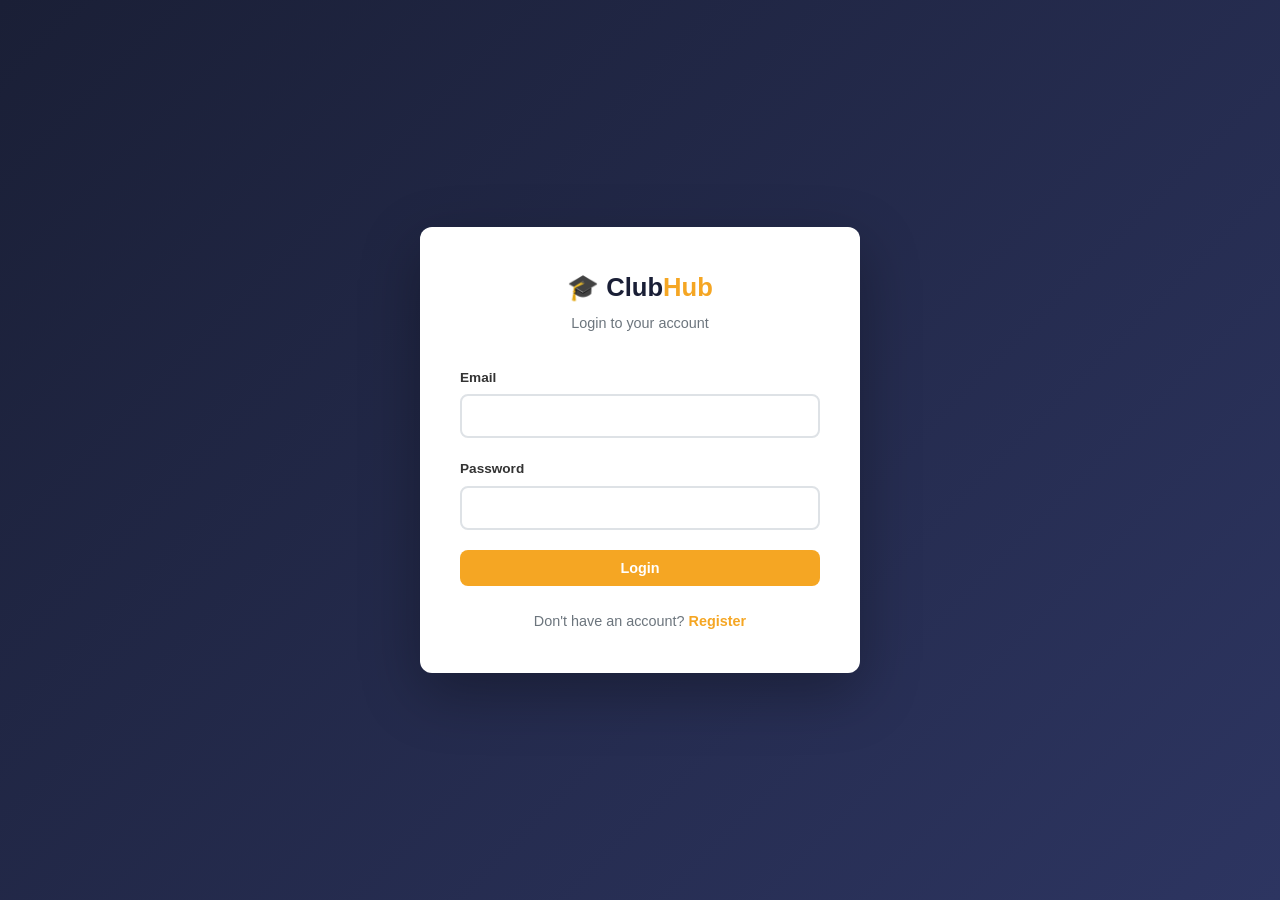
==== frontend/admin.html @ 62549238 "Deployed" ====
<!DOCTYPE html>
<html>
<head>
    <title>Admin Panel</title>
    <link rel="stylesheet" href="css/base.css">
    <link rel="stylesheet" href="css/navbar.css">
    <link rel="stylesheet" href="css/buttons.css">
    <link rel="stylesheet" href="css/cards.css">
    <link rel="stylesheet" href="css/forms.css">
    <link rel="stylesheet" href="css/dashboard.css">
</head>
<body>

<div id="navbar"></div>

<h2>Admin Panel</h2>

<h3>Pending Membership Requests</h3>

<div class="dashboard-layout">

    <!-- 🔹 SIDEBAR -->
    <div class="sidebar">
        <div class="sidebar-section">
            <div class="sidebar-label">Admin Panel</div>

            <div class="sidebar-link active" onclick="Admin.showSection('overview')">
                📊 Overview
            </div>

            <div class="sidebar-link" onclick="Admin.showSection('memberships')">
                🏛️ Memberships
            </div>

            <div class="sidebar-link" onclick="Admin.showSection('clubs')">
                🏛️ Clubs
            </div>

            <div class="sidebar-link" onclick="Admin.showSection('events')">
                📅 Events
            </div>

            <div class="sidebar-link" onclick="Admin.showSection('donations')">
                💰 Donations
            </div>
        </div>
    </div>

    <!-- 🔹 MAIN -->
    <div class="dashboard-main">

        <!-- OVERVIEW -->
        <div id="overview" class="dashboard-section active">
            <div class="stats-row">

                <div class="stat-card">
                    <div class="stat-icon blue">👥</div>
                    <div>
                        <div id="stat-users" class="stat-value">0</div>
                        <div class="stat-label">Users</div>
                    </div>
                </div>

                <div class="stat-card">
                    <div class="stat-icon green">🏛️</div>
                    <div>
                        <div id="stat-clubs" class="stat-value">0</div>
                        <div class="stat-label">Clubs</div>
                    </div>
                </div>

                <div class="stat-card">
                    <div class="stat-icon gold">💰</div>
                    <div>
                        <div id="stat-donations" class="stat-value">0</div>
                        <div class="stat-label">Donations</div>
                    </div>
                </div>

            </div>
        </div>

        <!-- MEMBERSHIPS -->
        <div id="memberships" class="dashboard-section">
            <h2>Pending Memberships</h2>
            <div id="pending-memberships" class="grid-3"></div>
        </div>

        <!-- CLUBS -->
        <div id="clubs" class="dashboard-section">
            <h2>All Clubs</h2>
            <div id="clubs-list" class="grid-3"></div>
        </div>

        <!-- EVENTS -->
        <div id="events" class="dashboard-section">
            <h2>All Events</h2>
            <div id="events-list" class="grid-3"></div>
        </div>

        <!-- DONATIONS -->
        <div id="donations" class="dashboard-section">
            <h2>All Donations</h2>
            <div id="donations-list" class="grid-3"></div>
        </div>

    </div>
</div>

<div id="pending-memberships"></div>

<h3>All Users</h3>
<div id="users"></div>

<div id="footer"></div>

<script src="js/config.js"></script>
<script src="js/utils.js"></script>
<script src="js/auth.js"></script>
<script src="js/admin.js"></script>

<script>
Utils.renderNavbar();
Utils.renderFooter();

Admin.init();
</script>

</body>
</html>
---- frontend/css/base.css ----
/* ── CSS Variables ── */
:root {
    --primary: #1a1f36;
    --primary-light: #2d3561;
    --accent: #f5a623;
    --accent-hover: #e09415;
    --success: #28a745;
    --danger: #dc3545;
    --warning: #ffc107;
    --info: #17a2b8;
    --purple: #6f42c1;
    --secondary: #6c757d;
    --white: #ffffff;
    --light: #f8f9fa;
    --light-gray: #e9ecef;
    --dark: #212529;
    --text: #333333;
    --text-muted: #6c757d;
    --border: #dee2e6;
    --shadow: 0 2px 15px rgba(0,0,0,0.08);
    --shadow-hover: 0 8px 25px rgba(0,0,0,0.15);
    --radius: 12px;
    --radius-sm: 8px;
    --transition: all 0.3s ease;
    --font: 'Inter', sans-serif;
}

/* ── Reset ── */
*, *::before, *::after {
    margin: 0;
    padding: 0;
    box-sizing: border-box;
}

html { scroll-behavior: smooth; }

body {
    font-family: var(--font);
    color: var(--text);
    background-color: var(--light);
    line-height: 1.6;
    min-height: 100vh;
}

a {
    text-decoration: none;
    color: inherit;
    transition: var(--transition);
}

img { max-width: 100%; }

ul { list-style: none; }

/* ── Typography ── */
h1 { font-size: 2.5rem; font-weight: 700; }
h2 { font-size: 2rem; font-weight: 700; }
h3 { font-size: 1.5rem; font-weight: 600; }
h4 { font-size: 1.25rem; font-weight: 600; }
h5 { font-size: 1rem; font-weight: 600; }

p { color: var(--text-muted); }

/* ── Layout ── */
.container {
    max-width: 1200px;
    margin: 0 auto;
    padding: 0 20px;
}

.page-wrapper {
    padding: 40px 0;
    min-height: calc(100vh - 70px);
}

.section {
    padding: 60px 0;
}

/* ── Grid ── */
.grid-2 {
    display: grid;
    grid-template-columns: repeat(2, 1fr);
    gap: 24px;
}

.grid-3 {
    display: grid;
    grid-template-columns: repeat(3, 1fr);
    gap: 24px;
}

.grid-4 {
    display: grid;
    grid-template-columns: repeat(4, 1fr);
    gap: 20px;
}

/* ── Flex ── */
.flex { display: flex; }
.flex-center { display: flex; align-items: center; justify-content: center; }
.flex-between { display: flex; align-items: center; justify-content: space-between; }
.flex-col { display: flex; flex-direction: column; }
.gap-1 { gap: 8px; }
.gap-2 { gap: 16px; }
.gap-3 { gap: 24px; }

/* ── Badges ── */
.badge {
    display: inline-block;
    padding: 4px 10px;
    border-radius: 20px;
    font-size: 0.75rem;
    font-weight: 600;
    white-space: nowrap;
}

.badge-success { background: #d4edda; color: #155724; }
.badge-danger { background: #f8d7da; color: #721c24; }
.badge-warning { background: #fff3cd; color: #856404; }
.badge-info { background: #d1ecf1; color: #0c5460; }
.badge-secondary { background: #e2e3e5; color: #383d41; }
.badge-purple { background: #e2d9f3; color: #4a235a; }

/* ── Toast Notifications ── */
.toast {
    position: fixed;
    bottom: 30px;
    right: 30px;
    padding: 14px 24px;
    border-radius: var(--radius-sm);
    color: var(--white);
    font-weight: 500;
    font-size: 0.9rem;
    z-index: 9999;
    transform: translateY(100px);
    opacity: 0;
    transition: var(--transition);
    max-width: 350px;
    box-shadow: var(--shadow-hover);
}

.toast.show {
    transform: translateY(0);
    opacity: 1;
}

.toast-success { background: var(--success); }
.toast-error { background: var(--danger); }
.toast-warning { background: var(--warning); color: var(--dark); }
.toast-info { background: var(--info); }

/* ── Loading Spinner ── */
.loading-spinner {
    display: flex;
    flex-direction: column;
    align-items: center;
    padding: 60px 20px;
    gap: 16px;
}

.spinner {
    width: 40px;
    height: 40px;
    border: 4px solid var(--light-gray);
    border-top-color: var(--accent);
    border-radius: 50%;
    animation: spin 0.8s linear infinite;
}

@keyframes spin {
    to { transform: rotate(360deg); }
}

/* ── Empty and Error States ── */
.empty-state,
.error-state {
    text-align: center;
    padding: 60px 20px;
    color: var(--text-muted);
    font-size: 1rem;
}

/* ── Progress Bar ── */
.progress-bar-wrap {
    background: var(--light-gray);
    border-radius: 10px;
    height: 8px;
    overflow: hidden;
    margin-top: 6px;
}

.progress-bar-fill {
    height: 100%;
    border-radius: 10px;
    background: var(--accent);
    transition: width 0.5s ease;
}

.progress-bar-fill.full { background: var(--danger); }

/* ── Modal ── */
.modal-overlay {
    display: none;
    position: fixed;
    inset: 0;
    background: rgba(0,0,0,0.5);
    z-index: 1000;
    align-items: center;
    justify-content: center;
}

.modal-overlay.active { display: flex; }

.modal {
    background: var(--white);
    border-radius: var(--radius);
    padding: 32px;
    width: 90%;
    max-width: 500px;
    box-shadow: var(--shadow-hover);
    position: relative;
}

.modal-header {
    display: flex;
    justify-content: space-between;
    align-items: center;
    margin-bottom: 24px;
}

.modal-close {
    background: none;
    border: none;
    font-size: 1.5rem;
    cursor: pointer;
    color: var(--text-muted);
    line-height: 1;
}

.modal-close:hover { color: var(--danger); }

/* ── Table ── */
.table-wrap {
    overflow-x: auto;
    border-radius: var(--radius);
    box-shadow: var(--shadow);
}

table {
    width: 100%;
    border-collapse: collapse;
    background: var(--white);
}

thead {
    background: var(--primary);
    color: var(--white);
}

th {
    padding: 14px 16px;
    text-align: left;
    font-weight: 600;
    font-size: 0.85rem;
    letter-spacing: 0.5px;
}

td {
    padding: 12px 16px;
    border-bottom: 1px solid var(--border);
    font-size: 0.9rem;
    color: var(--text);
}

tbody tr:hover { background: var(--light); }
tbody tr:last-child td { border-bottom: none; }

/* ── Responsive ── */
@media (max-width: 768px) {
    h1 { font-size: 1.8rem; }
    h2 { font-size: 1.5rem; }
    .grid-3 { grid-template-columns: 1fr; }
    .grid-2 { grid-template-columns: 1fr; }
    .grid-4 { grid-template-columns: repeat(2, 1fr); }
    .container { padding: 0 16px; }
}

@media (max-width: 480px) {
    .grid-4 { grid-template-columns: 1fr; }
}
---- frontend/css/navbar.css ----
/* ── Navbar ── */
.navbar {
    background: var(--primary);
    padding: 0 20px;
    height: 70px;
    display: flex;
    align-items: center;
    position: sticky;
    top: 0;
    z-index: 100;
    box-shadow: 0 2px 10px rgba(0,0,0,0.3);
}

.navbar .container {
    display: flex;
    align-items: center;
    justify-content: space-between;
    width: 100%;
}

.nav-brand {
    font-size: 1.3rem;
    font-weight: 700;
    color: var(--white);
    display: flex;
    align-items: center;
    gap: 10px;
}

.nav-brand span { color: var(--accent); }

.nav-links {
    display: flex;
    align-items: center;
    gap: 8px;
}

.nav-links a {
    color: rgba(255,255,255,0.8);
    padding: 8px 14px;
    border-radius: var(--radius-sm);
    font-size: 0.9rem;
    font-weight: 500;
    transition: var(--transition);
}

.nav-links a:hover,
.nav-links a.active {
    color: var(--white);
    background: rgba(255,255,255,0.1);
}

.nav-auth { display: flex; gap: 8px; }
.nav-user { display: none; align-items: center; gap: 12px; }

.nav-username {
    color: var(--white);
    font-weight: 600;
    font-size: 0.9rem;
}

.nav-actions { display: flex; gap: 8px; align-items: center; }

/* Mobile hamburger - hidden by default */
.nav-toggle {
    display: none;
    flex-direction: column;
    gap: 5px;
    cursor: pointer;
    background: none;
    border: none;
    padding: 4px;
}

.nav-toggle span {
    display: block;
    width: 24px;
    height: 2px;
    background: var(--white);
    border-radius: 2px;
    transition: var(--transition);
}

@media (max-width: 768px) {
    .nav-links { display: none; }
    .nav-toggle { display: flex; }
}

/* ── Footer ── */
.footer {
    background: var(--primary);
    color: rgba(255,255,255,0.6);
    text-align: center;
    padding: 24px;
    font-size: 0.85rem;
    margin-top: auto;
}

.footer span { color: var(--accent); }
---- frontend/css/buttons.css ----
/* ── Buttons ── */
.btn {
    display: inline-flex;
    align-items: center;
    justify-content: center;
    gap: 8px;
    padding: 10px 20px;
    border-radius: var(--radius-sm);
    font-size: 0.9rem;
    font-weight: 600;
    cursor: pointer;
    border: none;
    transition: var(--transition);
    white-space: nowrap;
    text-decoration: none;
    font-family: var(--font);
}

.btn:disabled {
    opacity: 0.6;
    cursor: not-allowed;
    transform: none !important;
}

.btn-primary {
    background: var(--accent);
    color: var(--white);
}

.btn-primary:hover:not(:disabled) {
    background: var(--accent-hover);
    transform: translateY(-1px);
    box-shadow: 0 4px 12px rgba(245,166,35,0.4);
}

.btn-dark {
    background: var(--primary);
    color: var(--white);
}

.btn-dark:hover:not(:disabled) {
    background: var(--primary-light);
    transform: translateY(-1px);
}

.btn-success {
    background: var(--success);
    color: var(--white);
}

.btn-success:hover:not(:disabled) {
    background: #218838;
    transform: translateY(-1px);
}

.btn-danger {
    background: var(--danger);
    color: var(--white);
}

.btn-danger:hover:not(:disabled) {
    background: #c82333;
    transform: translateY(-1px);
}

.btn-outline {
    background: transparent;
    color: var(--primary);
    border: 2px solid var(--primary);
}

.btn-outline:hover:not(:disabled) {
    background: var(--primary);
    color: var(--white);
}

.btn-outline-white {
    background: transparent;
    color: var(--white);
    border: 2px solid var(--white);
}

.btn-outline-white:hover:not(:disabled) {
    background: var(--white);
    color: var(--primary);
}

.btn-sm {
    padding: 6px 14px;
    font-size: 0.8rem;
}

.btn-lg {
    padding: 14px 28px;
    font-size: 1rem;
}

.btn-full { width: 100%; }

.btn-loading {
    position: relative;
    color: transparent !important;
}

.btn-loading::after {
    content: '';
    position: absolute;
    width: 16px;
    height: 16px;
    border: 2px solid rgba(255,255,255,0.4);
    border-top-color: white;
    border-radius: 50%;
    animation: spin 0.6s linear infinite;
}
---- frontend/css/cards.css ----
/* ── Cards ── */
.card {
    background: var(--white);
    border-radius: var(--radius);
    box-shadow: var(--shadow);
    overflow: hidden;
    transition: var(--transition);
}

.card:hover {
    transform: translateY(-4px);
    box-shadow: var(--shadow-hover);
}

.card-body { padding: 24px; }
.card-header {
    padding: 20px 24px;
    border-bottom: 1px solid var(--border);
    display: flex;
    align-items: center;
    justify-content: space-between;
}

.card-footer {
    padding: 16px 24px;
    border-top: 1px solid var(--border);
    background: var(--light);
    display: flex;
    gap: 8px;
    justify-content: flex-end;
}

/* Club card */
.club-card { cursor: pointer; }

.club-card-image {
    height: 120px;
    background: linear-gradient(135deg, var(--primary), var(--primary-light));
    display: flex;
    align-items: center;
    justify-content: center;
    font-size: 3rem;
}

.club-card h3 {
    font-size: 1.1rem;
    margin-bottom: 8px;
    color: var(--dark);
}

.club-card p {
    font-size: 0.85rem;
    margin-bottom: 16px;
    line-height: 1.5;
}

.club-card-meta {
    display: flex;
    justify-content: space-between;
    align-items: center;
    font-size: 0.8rem;
    color: var(--text-muted);
    margin-bottom: 12px;
}

/* Event card */
.event-card-date {
    background: var(--primary);
    color: var(--white);
    padding: 16px;
    text-align: center;
    min-width: 70px;
    border-radius: var(--radius-sm);
}

.event-card-date .day {
    font-size: 1.8rem;
    font-weight: 700;
    line-height: 1;
}

.event-card-date .month {
    font-size: 0.75rem;
    text-transform: uppercase;
    letter-spacing: 1px;
    opacity: 0.8;
}

/* Stat card */
.stat-card {
    background: var(--white);
    border-radius: var(--radius);
    padding: 24px;
    box-shadow: var(--shadow);
    display: flex;
    align-items: center;
    gap: 16px;
}

.stat-icon {
    width: 56px;
    height: 56px;
    border-radius: 12px;
    display: flex;
    align-items: center;
    justify-content: center;
    font-size: 1.5rem;
    flex-shrink: 0;
}

.stat-icon.blue { background: #dbeafe; }
.stat-icon.gold { background: #fef3c7; }
.stat-icon.green { background: #d1fae5; }
.stat-icon.purple { background: #ede9fe; }

.stat-value {
    font-size: 1.8rem;
    font-weight: 700;
    color: var(--dark);
    line-height: 1;
}

.stat-label {
    font-size: 0.85rem;
    color: var(--text-muted);
    margin-top: 4px;
}
---- frontend/css/forms.css ----
/* ── Forms ── */
.form-group {
    display: flex;
    flex-direction: column;
    gap: 6px;
    margin-bottom: 20px;
}

.form-group label {
    font-size: 0.85rem;
    font-weight: 600;
    color: var(--text);
}

.form-group input,
.form-group select,
.form-group textarea {
    padding: 12px 16px;
    border: 2px solid var(--border);
    border-radius: var(--radius-sm);
    font-size: 0.9rem;
    font-family: var(--font);
    color: var(--text);
    background: var(--white);
    transition: var(--transition);
    outline: none;
    width: 100%;
}

.form-group input:focus,
.form-group select:focus,
.form-group textarea:focus {
    border-color: var(--accent);
    box-shadow: 0 0 0 3px rgba(245,166,35,0.15);
}

.form-group input.error,
.form-group select.error {
    border-color: var(--danger);
}

.form-group textarea { resize: vertical; min-height: 100px; }

.form-error {
    font-size: 0.8rem;
    color: var(--danger);
    font-weight: 500;
}

.form-hint {
    font-size: 0.8rem;
    color: var(--text-muted);
}

/* Auth form card */
.auth-page {
    min-height: 100vh;
    display: flex;
    align-items: center;
    justify-content: center;
    background: linear-gradient(135deg, var(--primary) 0%, var(--primary-light) 100%);
    padding: 20px;
}

.auth-card {
    background: var(--white);
    border-radius: var(--radius);
    padding: 40px;
    width: 100%;
    max-width: 440px;
    box-shadow: 0 20px 60px rgba(0,0,0,0.3);
}

.auth-logo {
    text-align: center;
    margin-bottom: 32px;
}

.auth-logo h1 {
    font-size: 1.6rem;
    color: var(--primary);
}

.auth-logo h1 span { color: var(--accent); }

.auth-logo p {
    color: var(--text-muted);
    font-size: 0.9rem;
    margin-top: 4px;
}

.auth-footer {
    text-align: center;
    margin-top: 24px;
    font-size: 0.9rem;
    color: var(--text-muted);
}

.auth-footer a {
    color: var(--accent);
    font-weight: 600;
}

.auth-footer a:hover { text-decoration: underline; }

/* Toggle switch */
.toggle-group {
    display: flex;
    align-items: center;
    gap: 12px;
    margin-bottom: 20px;
}

.toggle-group label { font-size: 0.9rem; color: var(--text); cursor: pointer; }

.toggle {
    position: relative;
    width: 44px;
    height: 24px;
}

.toggle input { opacity: 0; width: 0; height: 0; }

.toggle-slider {
    position: absolute;
    inset: 0;
    background: var(--border);
    border-radius: 24px;
    cursor: pointer;
    transition: var(--transition);
}

.toggle-slider::before {
    content: '';
    position: absolute;
    width: 18px;
    height: 18px;
    left: 3px;
    top: 3px;
    background: white;
    border-radius: 50%;
    transition: var(--transition);
}

.toggle input:checked + .toggle-slider { background: var(--accent); }
.toggle input:checked + .toggle-slider::before { transform: translateX(20px); }
---- frontend/css/dashboard.css ----
/* ── Dashboard Layout ── */
.dashboard-layout {
    display: grid;
    grid-template-columns: 260px 1fr;
    min-height: calc(100vh - 70px);
}

.sidebar {
    background: var(--white);
    border-right: 1px solid var(--border);
    padding: 24px 0;
    position: sticky;
    top: 70px;
    height: calc(100vh - 70px);
    overflow-y: auto;
}

.sidebar-section {
    padding: 0 16px;
    margin-bottom: 8px;
}

.sidebar-label {
    font-size: 0.7rem;
    font-weight: 700;
    text-transform: uppercase;
    letter-spacing: 1px;
    color: var(--text-muted);
    padding: 16px 12px 8px;
}

.sidebar-link {
    display: flex;
    align-items: center;
    gap: 12px;
    padding: 10px 12px;
    border-radius: var(--radius-sm);
    color: var(--text);
    font-size: 0.9rem;
    font-weight: 500;
    transition: var(--transition);
    cursor: pointer;
}

.sidebar-link:hover {
    background: var(--light);
    color: var(--primary);
}

.sidebar-link.active {
    background: var(--primary);
    color: var(--white);
}

.sidebar-link .icon { font-size: 1.1rem; }

.dashboard-main { padding: 32px; overflow-y: auto; }

.dashboard-section { display: none; }
.dashboard-section.active { display: block; }

.section-header {
    display: flex;
    justify-content: space-between;
    align-items: center;
    margin-bottom: 24px;
}

.section-header h2 {
    font-size: 1.5rem;
    color: var(--dark);
}

/* Stats row */
.stats-row {
    display: grid;
    grid-template-columns: repeat(4, 1fr);
    gap: 20px;
    margin-bottom: 32px;
}

@media (max-width: 1024px) {
    .dashboard-layout { grid-template-columns: 1fr; }
    .sidebar { display: none; }
    .stats-row { grid-template-columns: repeat(2, 1fr); }
}

@media (max-width: 600px) {
    .stats-row { grid-template-columns: 1fr; }
    .dashboard-main { padding: 16px; }
}
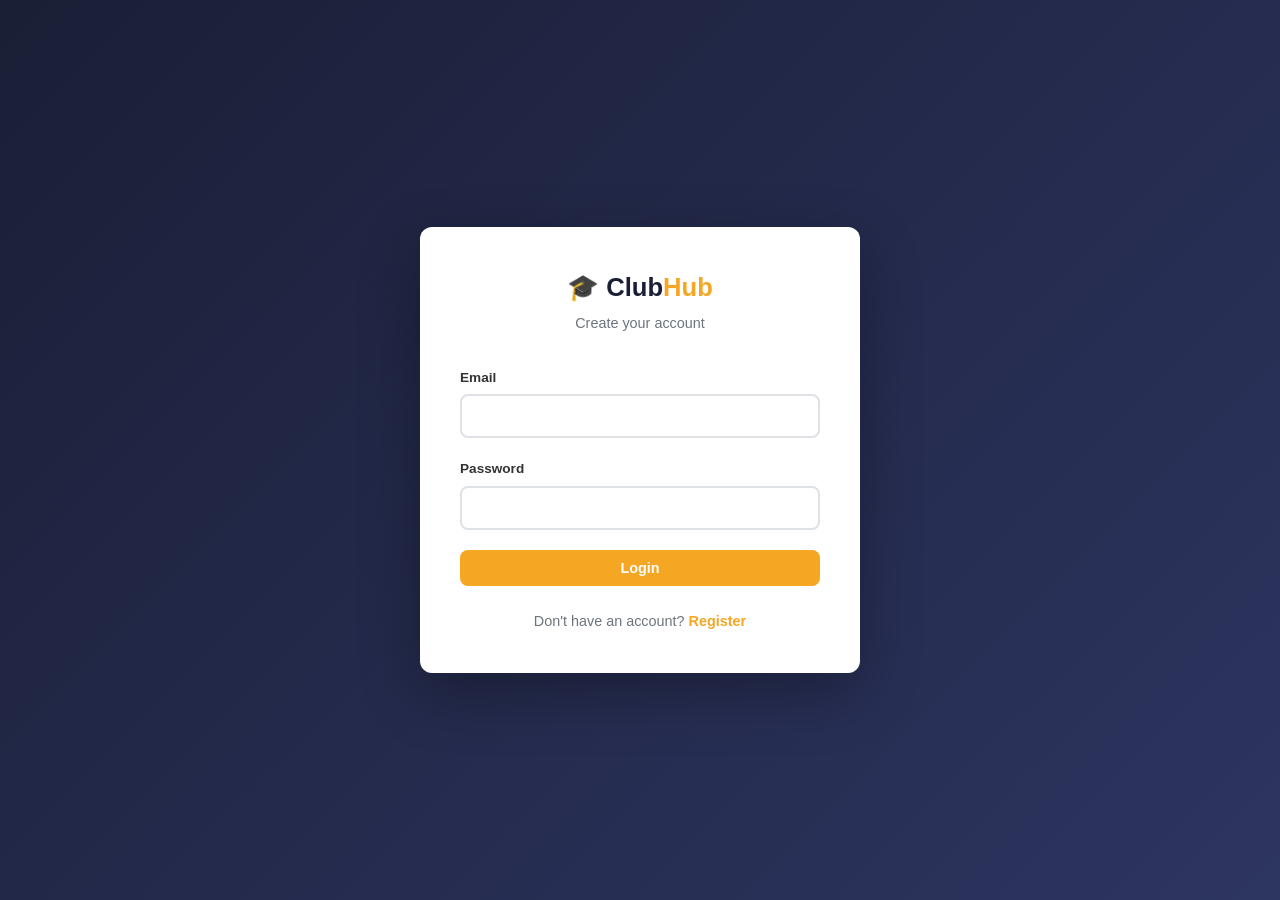
==== commit 33a637be: "more bug fix" ====
--- a/frontend/admin.html
+++ b/frontend/admin.html
@@ -89,7 +89,29 @@
         <!-- CLUBS -->
         <div id="clubs" class="dashboard-section">
             <h2>All Clubs</h2>
+            <button onclick="Admin.showCreateClubModal()" class="btn btn-primary" style="margin-bottom: 20px;">
+                + Create New Club
+            </button>
             <div id="clubs-list" class="grid-3"></div>
+        </div>
+
+        <!-- CREATE CLUB MODAL -->
+        <div id="create-club-modal" class="modal" style="display: none;">
+            <div class="modal-content">
+                <span onclick="Admin.closeCreateClubModal()" class="close">&times;</span>
+                <h2>Create New Club</h2>
+                <form id="create-club-form">
+                    <div class="form-group">
+                        <label>Club Name</label>
+                        <input type="text" id="club-name" required>
+                    </div>
+                    <div class="form-group">
+                        <label>Description</label>
+                        <textarea id="club-description" required></textarea>
+                    </div>
+                    <button type="submit" class="btn btn-primary">Create Club</button>
+                </form>
+            </div>
         </div>
 
         <!-- EVENTS -->
--- a/frontend/css/base.css
+++ b/frontend/css/base.css
@@ -288,4 +288,11 @@
 
 @media (max-width: 480px) {
     .grid-4 { grid-template-columns: 1fr; }
+}
+
+.auth-logo {
+    text-decoration: none;
+    color: inherit;
+    display: block;
+    cursor: pointer;
 }
--- a/frontend/css/dashboard.css
+++ b/frontend/css/dashboard.css
@@ -88,4 +88,60 @@
 @media (max-width: 600px) {
     .stats-row { grid-template-columns: 1fr; }
     .dashboard-main { padding: 16px; }
-}+}
+
+/* ── Modal Styles ── */
+.modal {
+    position: fixed;
+    z-index: 1000;
+    left: 0;
+    top: 0;
+    width: 100%;
+    height: 100%;
+    background-color: rgba(0, 0, 0, 0.5);
+    display: flex;
+    align-items: center;
+    justify-content: center;
+}
+
+.modal-content {
+    background-color: var(--white);
+    padding: 24px;
+    border-radius: var(--radius);
+    width: 90%;
+    max-width: 500px;
+    position: relative;
+}
+
+.modal-content .close {
+    position: absolute;
+    top: 16px;
+    right: 16px;
+    font-size: 24px;
+    font-weight: bold;
+    color: var(--text-muted);
+    cursor: pointer;
+}
+
+.modal-content .close:hover {
+    color: var(--dark);
+}
+
+.modal-content h2 {
+    margin-bottom: 20px;
+    color: var(--dark);
+}
+
+.modal-content .form-group {
+    margin-bottom: 16px;
+}
+
+.modal-content textarea {
+    width: 100%;
+    padding: 10px;
+    border: 1px solid var(--border);
+    border-radius: var(--radius-sm);
+    font-family: inherit;
+    min-height: 100px;
+    resize: vertical;
+}
